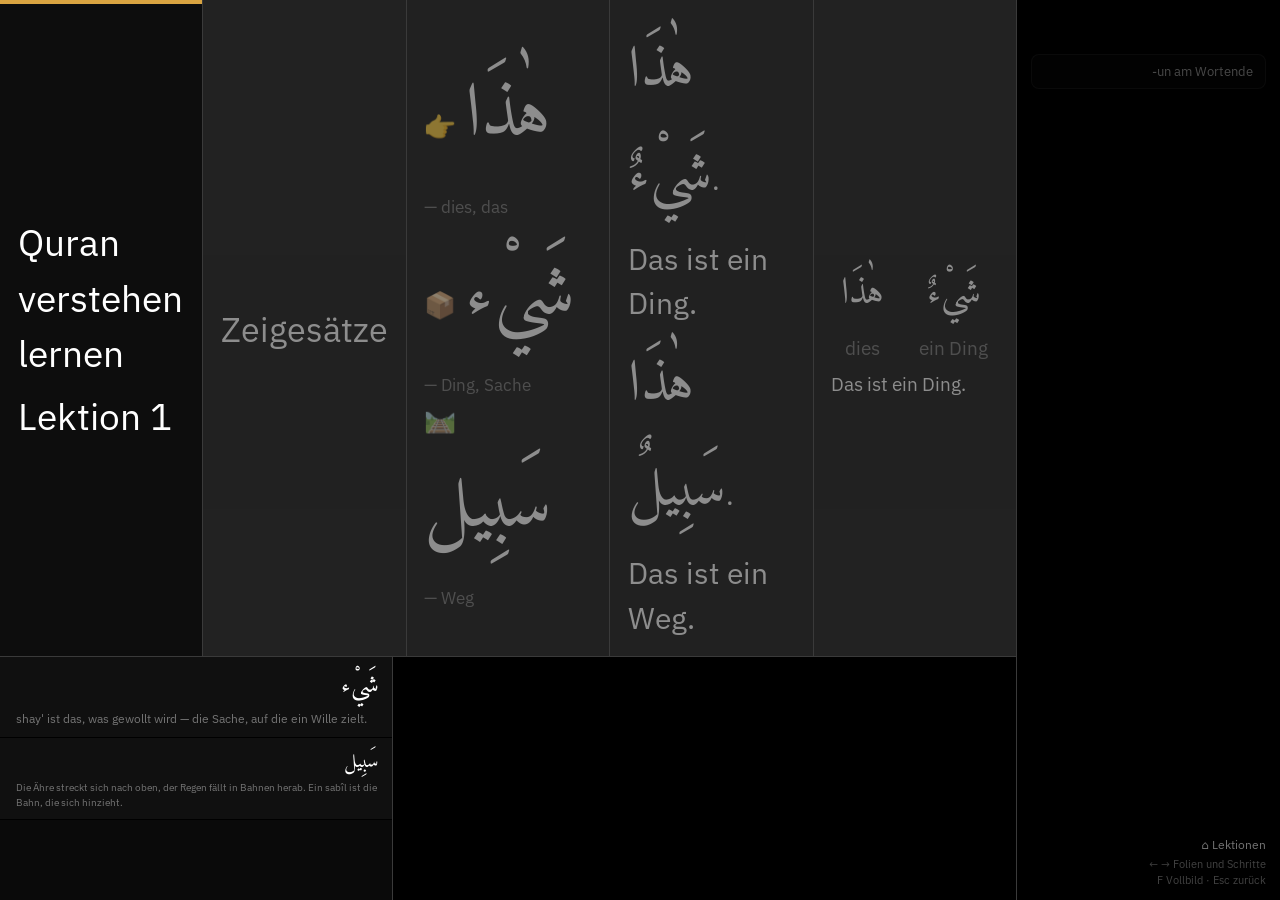
==== lektion.html @ 28182b2d "Oberfläche: Startseite, Folienbühne, Wurzelfolie, Knopfspalte Alle Inhalte kommen zur Laufzeit aus F" ====
<!DOCTYPE html>
<html lang="de">
<head>
<meta charset="utf-8">
<meta name="viewport" content="width=device-width,initial-scale=1">
<link rel="icon" href="data:image/svg+xml,<svg xmlns='http://www.w3.org/2000/svg' viewBox='0 0 32 32'><rect width='32' height='32' rx='6' fill='%23000'/><circle cx='16' cy='16' r='9' fill='none' stroke='%23d9a441' stroke-width='2'/><circle cx='16' cy='16' r='2.6' fill='%23d9a441'/></svg>">
<title>Quran verstehen lernen</title>
<link rel="preconnect" href="https://fonts.googleapis.com">
<link rel="preconnect" href="https://fonts.gstatic.com" crossorigin>
<link href="https://fonts.googleapis.com/css2?family=Amiri&family=IBM+Plex+Sans:wght@400;500;600&display=swap" rel="stylesheet">
<link rel="stylesheet" href="assets/style.css">
</head>
<body>
  <div id="buehne">
    <div id="folien"></div>
    <div id="unten">
      <div id="wurzeln"></div>
      <div id="erklaer"></div>
    </div>
    <div id="spalte"></div>
  </div>
  <div id="wurzelfolie"></div>
  <div id="gesperrt">Wurzelfolie offen — Navigation gesperrt (Esc oder Klick schließt)</div>
  <div id="fuss">
    <a id="heim" href="index.html">⌂ Lektionen</a>
    <div id="hinweis">← → Folien und Schritte<br>F Vollbild · Esc zurück</div>
  </div>
<script type="module" src="assets/app.js"></script>
</body>
</html>
---- assets/style.css ----
/* =====================================================================
   Quran verstehen lernen — Präsentation
   Farbgebung aus dem bisherigen Entwurf: schwarze Bühne, weiße Schrift,
   Gold als einziger Akzent. Ausgelegt auf 1920×1080.
   ===================================================================== */
@font-face{
  font-family:"Uthmanic";
  src:url("../uthmanic.woff2") format("woff2");
  font-weight:400;font-style:normal;font-display:swap;
}
:root{
  --schwarz:#000; --weiss:#fff; --gold:#d9a441; --gold-hell:#e8b755;
  --linie:#3a3a3a; --karte:#000; --karte-jetzt:#0d0d0d;
  --grau:#6b6b6b; --grau-hell:#9a9a9a;
  --dim:rgba(255,255,255,.42); --dimmer:rgba(255,255,255,.22);
  --rand:rgba(255,255,255,.12);
  --ar:"Uthmanic","Amiri Quran",Amiri,serif;
  --de:"IBM Plex Sans",system-ui,sans-serif;
}
*{box-sizing:border-box;margin:0;padding:0}
html,body{height:100%}
body{background:var(--schwarz);color:var(--weiss);font-family:var(--de);overflow:hidden}
.ar{font-family:var(--ar);direction:rtl;unicode-bidi:isolate;line-height:1.75}

/* ---------- Startseite ---------- */
body.start{overflow:auto;padding:clamp(2rem,5vw,4rem)}
.kopf{max-width:1400px;margin:0 auto 2.5rem}
.kopf .ober{font-size:.72rem;letter-spacing:.18em;text-transform:uppercase;color:var(--gold);margin-bottom:1rem}
.kopf h1{font-size:clamp(1.8rem,4vw,3rem);font-weight:500}
.kopf p{margin-top:1rem;color:var(--dim);max-width:60ch;line-height:1.6}
.liste{max-width:1400px;margin:0 auto;display:grid;grid-template-columns:repeat(auto-fill,minmax(310px,1fr));
  gap:1px;background:var(--rand);border:1px solid var(--rand)}
.lek{background:var(--schwarz);padding:1.3rem 1.4rem;display:flex;gap:1.1rem;align-items:baseline;
  text-decoration:none;color:inherit;transition:background .15s}
.lek:hover{background:#0d0d0d}
.lek:hover .nr{color:var(--gold)}
.lek .nr{font-size:1.7rem;font-weight:600;color:var(--dimmer);line-height:1;
  font-variant-numeric:tabular-nums;min-width:2.1ch;transition:color .15s}
.lek .ti{font-size:1.02rem;font-weight:500;line-height:1.35}
.lek .zu{font-size:.78rem;color:var(--dim);margin-top:.3rem}

/* ---------- Bühne ---------- */
#buehne{display:grid;grid-template-columns:1fr 264px;grid-template-rows:1fr 27vh;height:100vh}
#folien{grid-column:1;grid-row:1;display:grid;grid-template-columns:repeat(5,1fr);
  gap:1px;background:var(--linie);border-bottom:1px solid var(--linie);min-height:0}
#unten{grid-column:1;grid-row:2;display:grid;grid-template-columns:392px 1fr;gap:1px;
  background:var(--linie);min-height:0}
#unten.ohne-wurzeln{grid-template-columns:1fr}
#unten.ohne-wurzeln #wurzeln{display:none}
#spalte{grid-column:2;grid-row:1/3;border-left:1px solid var(--linie);
  display:flex;flex-direction:column;padding:1rem .9rem 4rem;gap:.45rem;overflow:hidden}

/* ---------- Folienkästchen ---------- */
.folie{background:var(--karte);color:var(--weiss);padding:1rem 1.1rem;overflow:hidden;
  display:flex;flex-direction:column;justify-content:center;
  border-top:4px solid transparent;opacity:.42;
  transition:opacity .15s,border-color .15s,background .15s;min-height:0}
.folie.jetzt{opacity:1;background:var(--karte-jetzt);border-top-color:var(--gold)}
.folie.leer{opacity:0;background:#060606}
.inhalt{flex:0 0 auto;display:flex;flex-direction:column;gap:.5rem;width:100%;min-width:0}
.folie .zl{line-height:1.5}
.folie .zl.de{font-size:1.05em}
.folie .ar{font-size:2.05em;line-height:1.8}
.folie .wz{display:flex;align-items:baseline;gap:.55rem;flex-wrap:wrap}
.folie .wz .mk{font-size:1.5em;line-height:1}
.folie .wz .ar{font-size:2.1em}
.folie .wz .bd{color:var(--dim);font-size:1em}
.folie .luecke{height:.7em}
.folie .nr{position:absolute}

/* Markierungen */
.m-wort{color:var(--gold)}
.m-zeichen{color:var(--gold);position:relative;text-shadow:0 0 .12em rgba(217,164,65,.9),0 0 .3em rgba(217,164,65,.55)}
.m-de{color:var(--gold)}

/* ---------- Wurzelkästchen ---------- */
#wurzeln{background:var(--schwarz);display:flex;flex-direction:column;gap:1px;min-height:0;overflow:hidden}
.wk{flex:1;background:#101010;border-left:3px solid transparent;padding:.55rem .8rem;cursor:pointer;
  display:flex;flex-direction:column;justify-content:center;overflow:hidden;
  font-size:.74rem;transition:background .15s,border-color .15s;min-height:0}
.wk:hover{background:#161616}
.wk.an{background:#1a1611;border-left-color:var(--gold)}
.wk .inhalt{gap:.25rem}
.wk .w{font-family:var(--ar);direction:rtl;font-size:2.05em;line-height:1.5;color:var(--weiss)}
.wk .t{font-size:1em;line-height:1.45;color:var(--dim)}
.wk.leer{cursor:default;background:#0a0a0a}

/* ---------- Erklärbox ---------- */
#erklaer{background:var(--karte);color:var(--weiss);padding:1.1rem 1.4rem;overflow:hidden;
  display:flex;flex-direction:column;justify-content:center;min-height:0}
#erklaer .inhalt{gap:.7rem}
#erklaer .txt{font-size:1.02rem;line-height:1.6}
#erklaer .txt .ar{font-size:1.3em}
#erklaer .notiz{border-left:3px solid var(--gold);background:rgba(217,164,65,.07);
  color:rgba(255,255,255,.72);padding:.55rem .8rem;font-size:.92rem;line-height:1.5;font-style:italic}
#erklaer .notiz b{font-style:normal;font-weight:600;color:var(--gold);letter-spacing:.02em}
#erklaer .knopftext{border-top:1px solid var(--rand);padding-top:.6rem;color:var(--dim);font-size:.95rem}

/* ---------- Knopfspalte ---------- */
#spalte .gruppe{display:flex;flex-direction:column;gap:.45rem}
#spalte .abstand{height:1.5rem}
.knopf{border:1px solid var(--rand);background:rgba(255,255,255,.03);color:var(--weiss);
  border-radius:.5rem;padding:.5rem .7rem;font-family:inherit;font-size:.82rem;line-height:1.3;
  cursor:pointer;text-align:right;transition:border-color .15s,background .15s,color .15s}
.knopf:hover:not(:disabled):not(.an){border-color:var(--gold);color:var(--gold)}
.knopf.an{background:var(--gold);border-color:var(--gold);color:#000;font-weight:600}
.knopf.an:hover{background:var(--gold-hell);color:#000}
.knopf:disabled{opacity:.28;cursor:default}
.knopf .w{font-family:var(--ar);direction:rtl;font-size:1.35rem;display:block;line-height:1.6}

/* ---------- Wurzelfolie ---------- */
#wurzelfolie{position:fixed;inset:0;background:rgba(0,0,0,.965);z-index:40;
  display:none;align-items:center;justify-content:center;padding:4vh 6vw}
#wurzelfolie.an{display:flex}
.wf{text-align:center;max-width:1200px;width:100%}
.wf .haupt{font-family:var(--ar);direction:rtl;font-size:clamp(3rem,7vw,5.5rem);line-height:1.6}
.wf .bed{color:var(--dim);font-size:clamp(1rem,1.8vw,1.4rem);margin-top:.6rem}
.wf .buchst{font-family:var(--ar);direction:rtl;color:var(--gold);font-size:clamp(1.6rem,3vw,2.4rem);
  letter-spacing:.35em;margin:1.6rem 0 2.2rem}
.wf .abl{display:flex;flex-direction:column;gap:1.3rem;align-items:center}
.wf .abl .zeile{display:grid;grid-template-columns:1fr auto 1fr;gap:1.8rem;align-items:baseline;width:100%;max-width:820px}
.wf .abl .a{font-family:var(--ar);direction:rtl;font-size:clamp(2rem,4vw,3.2rem);text-align:right}
.wf .abl .p{color:var(--gold);font-size:1.1rem}
.wf .abl .b{color:var(--dim);font-size:clamp(.95rem,1.6vw,1.25rem);text-align:left}
.wf .kern{margin-top:2.4rem;color:var(--dim);font-size:clamp(.95rem,1.6vw,1.2rem);line-height:1.6;max-width:70ch;margin-inline:auto}
.wf .schalter{margin-top:2rem}

/* ---------- Fußzeile: unten in der Knopfspalte, damit sie nichts verdeckt --- */
#fuss{position:fixed;right:0;bottom:0;width:264px;padding:0 .9rem .7rem;text-align:right;
  display:flex;flex-direction:column;align-items:flex-end;gap:.35rem}
#hinweis{font-size:.66rem;line-height:1.5;color:rgba(255,255,255,.26)}
#heim{font-size:.72rem;color:rgba(255,255,255,.45);text-decoration:none}
#heim:hover{color:var(--gold)}
#gesperrt{position:fixed;left:50%;transform:translateX(-50%);bottom:1.4rem;z-index:50;
  font-size:.75rem;color:var(--gold);display:none}
#gesperrt.an{display:block}

/* Spaltenzeilen aus der Datei: Wort über Bedeutung */
.folie .raster{display:inline-grid;gap:.35rem 2.2rem;justify-content:center;justify-items:center}
.folie .raster .sp{line-height:1.5}
.folie .raster .sp .ar,.folie .raster bdi.ar{font-size:2.05em}
.folie .raster .sp.de{font-size:1.05em;color:var(--dim)}
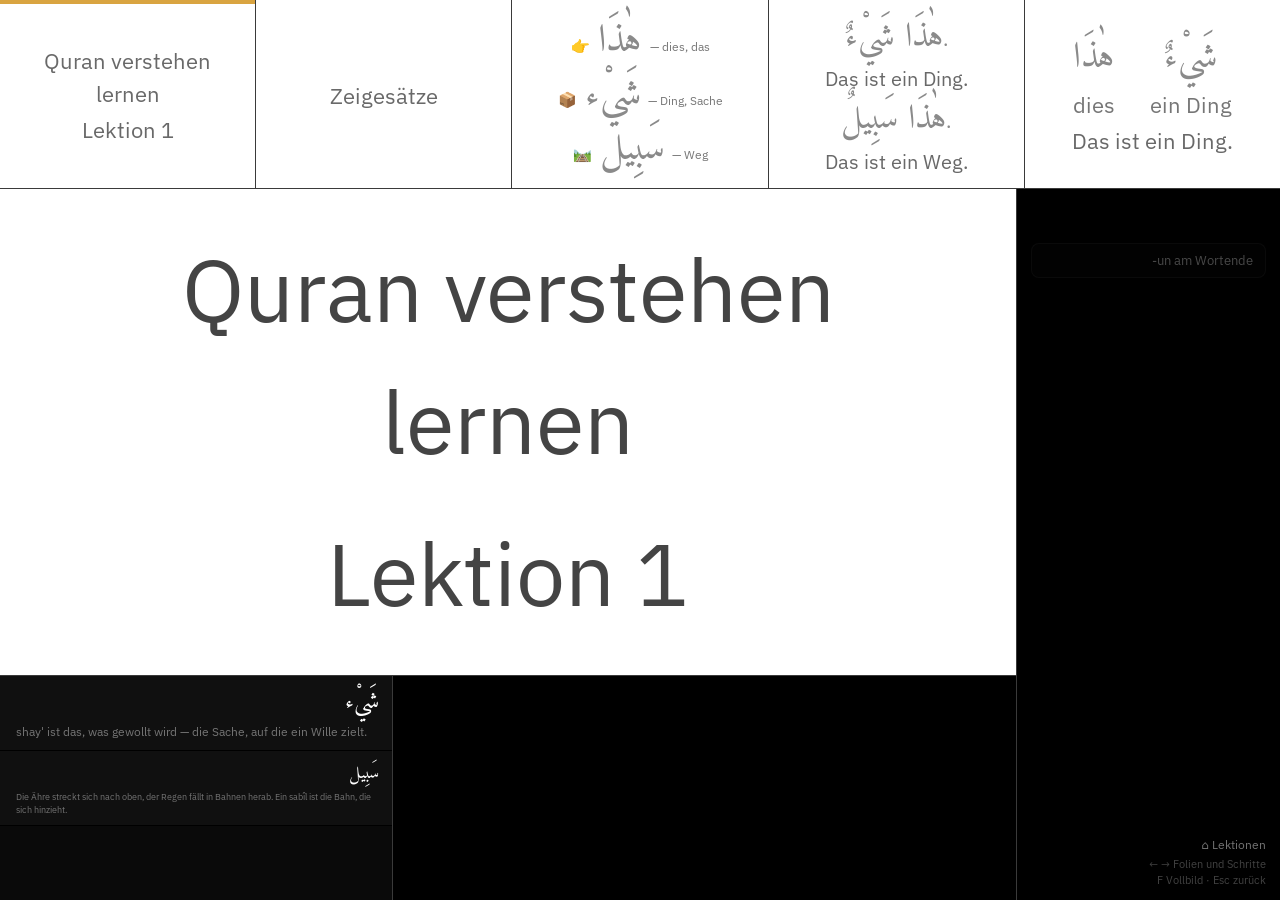
==== commit 66742b34: "Vorschaustreifen oben, die Folie selbst groß in der Mitte Die fünf Kästchen waren bisher die Präsent" ====
--- a/lektion.html
+++ b/lektion.html
@@ -12,7 +12,8 @@
 </head>
 <body>
   <div id="buehne">
-    <div id="folien"></div>
+    <div id="vorschau"></div>
+    <div id="folie"></div>
     <div id="unten">
       <div id="wurzeln"></div>
       <div id="erklaer"></div>
--- a/assets/style.css
+++ b/assets/style.css
@@ -11,6 +11,7 @@
 :root{
   --schwarz:#000; --weiss:#fff; --gold:#d9a441; --gold-hell:#e8b755;
   --linie:#3a3a3a; --karte:#000; --karte-jetzt:#0d0d0d;
+  --papier:#fff; --tinte:#111; --gold-tinte:#a9741a;   /* Gold, das auf Weiß trägt */
   --grau:#6b6b6b; --grau-hell:#9a9a9a;
   --dim:rgba(255,255,255,.42); --dimmer:rgba(255,255,255,.22);
   --rand:rgba(255,255,255,.12);
@@ -29,8 +30,9 @@
 .kopf h1{font-size:clamp(1.8rem,4vw,3rem);font-weight:500}
 .kopf p{margin-top:1rem;color:var(--dim);max-width:60ch;line-height:1.6}
 .liste{max-width:1400px;margin:0 auto;display:grid;grid-template-columns:repeat(auto-fill,minmax(310px,1fr));
-  gap:1px;background:var(--rand);border:1px solid var(--rand)}
+  border-top:1px solid var(--rand);border-left:1px solid var(--rand)}
 .lek{background:var(--schwarz);padding:1.3rem 1.4rem;display:flex;gap:1.1rem;align-items:baseline;
+  border-right:1px solid var(--rand);border-bottom:1px solid var(--rand);
   text-decoration:none;color:inherit;transition:background .15s}
 .lek:hover{background:#0d0d0d}
 .lek:hover .nr{color:var(--gold)}
@@ -39,39 +41,78 @@
 .lek .ti{font-size:1.02rem;font-weight:500;line-height:1.35}
 .lek .zu{font-size:.78rem;color:var(--dim);margin-top:.3rem}
 
-/* ---------- Bühne ---------- */
-#buehne{display:grid;grid-template-columns:1fr 264px;grid-template-rows:1fr 27vh;height:100vh}
-#folien{grid-column:1;grid-row:1;display:grid;grid-template-columns:repeat(5,1fr);
+/* ---------- Bühne ----------
+   oben der Vorschaustreifen über die ganze Breite, in der Mitte die Folie
+   mit allem Platz, unten Wurzeln und Erklärung, rechts die Knöpfe. */
+#buehne{display:grid;grid-template-columns:1fr 264px;grid-template-rows:21vh 1fr 25vh;height:100vh}
+#vorschau{grid-column:1/-1;grid-row:1;display:grid;grid-template-columns:repeat(5,1fr);
   gap:1px;background:var(--linie);border-bottom:1px solid var(--linie);min-height:0}
-#unten{grid-column:1;grid-row:2;display:grid;grid-template-columns:392px 1fr;gap:1px;
-  background:var(--linie);min-height:0}
+#folie{grid-column:1;grid-row:2;background:var(--papier);color:var(--tinte);
+  display:flex;flex-direction:column;justify-content:center;align-items:center;
+  padding:2.2rem 3rem;overflow:hidden;min-height:0}
+#unten{grid-column:1;grid-row:3;display:grid;grid-template-columns:392px 1fr;gap:1px;
+  background:var(--linie);border-top:1px solid var(--linie);min-height:0}
 #unten.ohne-wurzeln{grid-template-columns:1fr}
 #unten.ohne-wurzeln #wurzeln{display:none}
-#spalte{grid-column:2;grid-row:1/3;border-left:1px solid var(--linie);
+#spalte{grid-column:2;grid-row:2/4;border-left:1px solid var(--linie);
   display:flex;flex-direction:column;padding:1rem .9rem 4rem;gap:.45rem;overflow:hidden}
 
-/* ---------- Folienkästchen ---------- */
-.folie{background:var(--karte);color:var(--weiss);padding:1rem 1.1rem;overflow:hidden;
+/* ---------- Vorschaukästchen ---------- */
+/* Alle fünf bleiben schwarz auf weiß — die aktuelle Folie steht in vollem
+   Schwarz mit Goldbalken, die Nachbarn nur etwas blasser. */
+.vk{background:var(--papier);color:#8a8a8a;padding:.7rem .85rem;overflow:hidden;
   display:flex;flex-direction:column;justify-content:center;
-  border-top:4px solid transparent;opacity:.42;
-  transition:opacity .15s,border-color .15s,background .15s;min-height:0}
-.folie.jetzt{opacity:1;background:var(--karte-jetzt);border-top-color:var(--gold)}
-.folie.leer{opacity:0;background:#060606}
-.inhalt{flex:0 0 auto;display:flex;flex-direction:column;gap:.5rem;width:100%;min-width:0}
-.folie .zl{line-height:1.5}
-.folie .zl.de{font-size:1.05em}
-.folie .ar{font-size:2.05em;line-height:1.8}
-.folie .wz{display:flex;align-items:baseline;gap:.55rem;flex-wrap:wrap}
-.folie .wz .mk{font-size:1.5em;line-height:1}
-.folie .wz .ar{font-size:2.1em}
-.folie .wz .bd{color:var(--dim);font-size:1em}
-.folie .luecke{height:.7em}
-.folie .nr{position:absolute}
+  border-top:4px solid transparent;cursor:pointer;
+  transition:color .15s,border-color .15s;min-height:0}
+.vk.jetzt{color:var(--tinte);border-top-color:var(--gold)}
+.vk.leer{background:#141414;cursor:default}
+.vk .zl.de,.vk .wz .bd,.vk .raster .sp.de{color:inherit;opacity:.8}
 
-/* Markierungen */
-.m-wort{color:var(--gold)}
-.m-zeichen{color:var(--gold);position:relative;text-shadow:0 0 .12em rgba(217,164,65,.9),0 0 .3em rgba(217,164,65,.55)}
-.m-de{color:var(--gold)}
+.inhalt{flex:0 0 auto;display:flex;flex-direction:column;gap:.15em;width:100%;min-width:0}
+#folie .inhalt{gap:.25em;align-items:center;text-align:center}
+
+/* ---------- Zeilensatz: gilt für die Folie wie für ihre Vorschau ----------
+   Der Zeilenabstand entscheidet hier über die Schriftgröße: die Einpassung
+   füllt das Kästchen, also wird die Schrift um so größer, je enger die Zeilen
+   stehen dürfen. Die Uthmanic bringt von Haus aus fast das Vierfache ihrer
+   Schriftgröße an Zeilenhöhe mit — Platz für Quranzeichen, die in diesem Kurs
+   nicht vorkommen. Gemessen über den ganzen Kurs reichen die Glyphen 1,15
+   Schriftgrößen über und 0,53 unter die Grundlinie, zusammen 1,67. Bei 1,35
+   wird die Zeile rund das Zweieinhalbfache hoch: reichlich Abstand, und die
+   Schrift darf halb so groß wieder werden.
+   Wichtig außerdem: die Wortzeile darf keine Flexzeile sein — dann würde das
+   <bdi> zum Block und wüchse auf die volle Schriftmetrik. */
+.vk .zl,#folie .zl,.vk .raster .sp,#folie .raster .sp{line-height:1.5;text-align:center}
+.vk .ar,#folie .ar{line-height:1.35}
+.vk .zl.de,#folie .zl.de{font-size:1.05em;color:#444}
+.vk .raster .sp.de,#folie .raster .sp.de{font-size:1.05em;color:#555}
+.vk .luecke,#folie .luecke{height:.7em}
+/* Noch nicht aufgedeckt: unsichtbar, aber der Platz bleibt stehen. */
+.verdeckt{visibility:hidden}
+
+/* Wortzeile „Emoji  Wort  —  Bedeutung" als gewöhnliche Textzeile */
+.vk .wz,#folie .wz{display:block}
+.vk .wz > *,#folie .wz > *{margin-inline:.22em}
+.vk .wz .bd,#folie .wz .bd{color:#555;font-size:1em}
+
+#folie .ar{font-size:2.05em}
+#folie .wz .ar{font-size:2.1em}
+#folie .wz .mk{font-size:1.5em}
+
+/* Vorschau: etwas kleinere Schrift, damit mehr ins Kästchen paßt */
+.vk .ar{font-size:1.75em}
+.vk .wz .ar{font-size:1.8em}
+.vk .wz .mk{font-size:1.25em}
+
+/* Markierungen: auf weißem Grund das dunklere Gold, sonst trägt es nicht */
+.m-wort{color:var(--gold-tinte)}
+.m-de{color:var(--gold-tinte)}
+/* Ein einzelnes Vokalzeichen wird nicht größer — das risse es von seinem
+   Trägerbuchstaben los. Es bekommt einen Hof, der es kräftiger macht. */
+.m-zeichen{color:var(--gold-tinte);
+  text-shadow:0 0 .07em rgba(169,116,26,.95),0 0 .16em rgba(169,116,26,.6)}
+/* Wurzelbuchstaben stehen auf schwarzem Grund — dort trägt das helle Gold. */
+.m-wurzel{color:var(--gold)}
 
 /* ---------- Wurzelkästchen ---------- */
 #wurzeln{background:var(--schwarz);display:flex;flex-direction:column;gap:1px;min-height:0;overflow:hidden}
@@ -136,7 +177,6 @@
 #gesperrt.an{display:block}
 
 /* Spaltenzeilen aus der Datei: Wort über Bedeutung */
-.folie .raster{display:inline-grid;gap:.35rem 2.2rem;justify-content:center;justify-items:center}
-.folie .raster .sp{line-height:1.5}
-.folie .raster .sp .ar,.folie .raster bdi.ar{font-size:2.05em}
-.folie .raster .sp.de{font-size:1.05em;color:var(--dim)}
+.vk .raster,#folie .raster{display:inline-grid;gap:.35rem 2.2rem;justify-content:center;justify-items:center}
+.vk .raster .sp,#folie .raster .sp{line-height:1.5}
+.vk .raster .sp.de,#folie .raster .sp.de{font-size:1.05em;color:#555}
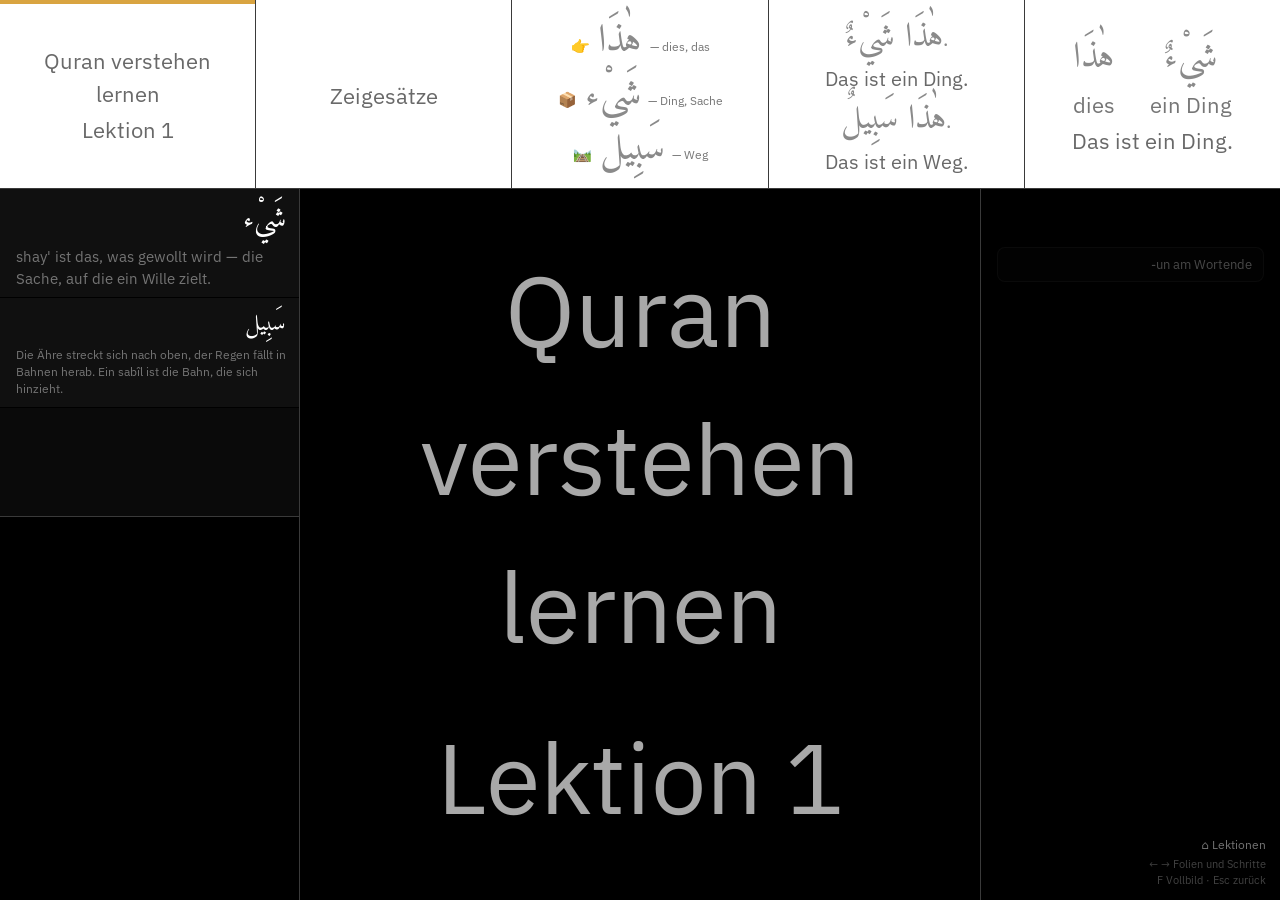
==== commit 7c8bc54e: "Präsentation in die Mitte, weiß auf schwarz, zwei gleiche Seitenspalten - Unter dem Vorschaustreifen" ====
--- a/lektion.html
+++ b/lektion.html
@@ -13,11 +13,11 @@
 <body>
   <div id="buehne">
     <div id="vorschau"></div>
-    <div id="folie"></div>
-    <div id="unten">
+    <div id="links">
       <div id="wurzeln"></div>
       <div id="erklaer"></div>
     </div>
+    <div id="folie"></div>
     <div id="spalte"></div>
   </div>
   <div id="wurzelfolie"></div>
--- a/assets/style.css
+++ b/assets/style.css
@@ -15,6 +15,7 @@
   --grau:#6b6b6b; --grau-hell:#9a9a9a;
   --dim:rgba(255,255,255,.42); --dimmer:rgba(255,255,255,.22);
   --rand:rgba(255,255,255,.12);
+  --seite:300px;            /* Breite der beiden Seitenspalten */
   --ar:"Uthmanic","Amiri Quran",Amiri,serif;
   --de:"IBM Plex Sans",system-ui,sans-serif;
 }
@@ -42,20 +43,25 @@
 .lek .zu{font-size:.78rem;color:var(--dim);margin-top:.3rem}
 
 /* ---------- Bühne ----------
-   oben der Vorschaustreifen über die ganze Breite, in der Mitte die Folie
-   mit allem Platz, unten Wurzeln und Erklärung, rechts die Knöpfe. */
-#buehne{display:grid;grid-template-columns:1fr 264px;grid-template-rows:21vh 1fr 25vh;height:100vh}
+   Oben der Vorschaustreifen über die ganze Breite. Darunter drei Spalten,
+   die bis zum unteren Rand reichen: links die Wurzelkästchen und die
+   Erklärbox, rechts die Knöpfe, beide gleich breit — dazwischen, genau in
+   der Mitte, die Präsentation. */
+#buehne{display:grid;grid-template-columns:var(--seite) 1fr var(--seite);
+  grid-template-rows:21vh 1fr;height:100vh}
 #vorschau{grid-column:1/-1;grid-row:1;display:grid;grid-template-columns:repeat(5,1fr);
   gap:1px;background:var(--linie);border-bottom:1px solid var(--linie);min-height:0}
-#folie{grid-column:1;grid-row:2;background:var(--papier);color:var(--tinte);
+
+#links{grid-column:1;grid-row:2;display:flex;flex-direction:column;gap:1px;
+  background:var(--linie);border-right:1px solid var(--linie);min-height:0}
+#links.ohne-wurzeln #wurzeln{display:none}
+
+#folie{grid-column:2;grid-row:2;background:var(--karte);color:var(--weiss);
   display:flex;flex-direction:column;justify-content:center;align-items:center;
-  padding:2.2rem 3rem;overflow:hidden;min-height:0}
-#unten{grid-column:1;grid-row:3;display:grid;grid-template-columns:392px 1fr;gap:1px;
-  background:var(--linie);border-top:1px solid var(--linie);min-height:0}
-#unten.ohne-wurzeln{grid-template-columns:1fr}
-#unten.ohne-wurzeln #wurzeln{display:none}
-#spalte{grid-column:2;grid-row:2/4;border-left:1px solid var(--linie);
-  display:flex;flex-direction:column;padding:1rem .9rem 4rem;gap:.45rem;overflow:hidden}
+  padding:3rem;overflow:hidden;min-height:0}
+
+#spalte{grid-column:3;grid-row:2;border-left:1px solid var(--linie);
+  display:flex;flex-direction:column;padding:1.2rem 1rem 4rem;gap:.45rem;overflow:hidden}
 
 /* ---------- Vorschaukästchen ---------- */
 /* Alle fünf bleiben schwarz auf weiß — die aktuelle Folie steht in vollem
@@ -84,8 +90,10 @@
    <bdi> zum Block und wüchse auf die volle Schriftmetrik. */
 .vk .zl,#folie .zl,.vk .raster .sp,#folie .raster .sp{line-height:1.5;text-align:center}
 .vk .ar,#folie .ar{line-height:1.35}
-.vk .zl.de,#folie .zl.de{font-size:1.05em;color:#444}
-.vk .raster .sp.de,#folie .raster .sp.de{font-size:1.05em;color:#555}
+.vk .zl.de,#folie .zl.de{font-size:1.05em}
+.vk .raster .sp.de,#folie .raster .sp.de{font-size:1.05em}
+.vk .zl.de,.vk .raster .sp.de{color:#444}
+#folie .zl.de,#folie .raster .sp.de,#folie .wz .bd{color:rgba(255,255,255,.66)}
 .vk .luecke,#folie .luecke{height:.7em}
 /* Noch nicht aufgedeckt: unsichtbar, aber der Platz bleibt stehen. */
 .verdeckt{visibility:hidden}
@@ -93,7 +101,8 @@
 /* Wortzeile „Emoji  Wort  —  Bedeutung" als gewöhnliche Textzeile */
 .vk .wz,#folie .wz{display:block}
 .vk .wz > *,#folie .wz > *{margin-inline:.22em}
-.vk .wz .bd,#folie .wz .bd{color:#555;font-size:1em}
+.vk .wz .bd,#folie .wz .bd{font-size:1em}
+.vk .wz .bd{color:#555}
 
 #folie .ar{font-size:2.05em}
 #folie .wz .ar{font-size:2.1em}
@@ -104,18 +113,16 @@
 .vk .wz .ar{font-size:1.8em}
 .vk .wz .mk{font-size:1.25em}
 
-/* Markierungen: auf weißem Grund das dunklere Gold, sonst trägt es nicht */
-.m-wort{color:var(--gold-tinte)}
-.m-de{color:var(--gold-tinte)}
+/* Markierungen stehen auf schwarzem Grund — dort trägt das helle Gold.
+   In der Vorschau wird nichts markiert, die braucht keine eigene Farbe. */
+.m-wort,.m-de,.m-wurzel{color:var(--gold)}
 /* Ein einzelnes Vokalzeichen wird nicht größer — das risse es von seinem
    Trägerbuchstaben los. Es bekommt einen Hof, der es kräftiger macht. */
-.m-zeichen{color:var(--gold-tinte);
-  text-shadow:0 0 .07em rgba(169,116,26,.95),0 0 .16em rgba(169,116,26,.6)}
-/* Wurzelbuchstaben stehen auf schwarzem Grund — dort trägt das helle Gold. */
-.m-wurzel{color:var(--gold)}
+.m-zeichen{color:var(--gold);
+  text-shadow:0 0 .1em rgba(217,164,65,.9),0 0 .28em rgba(217,164,65,.55)}
 
 /* ---------- Wurzelkästchen ---------- */
-#wurzeln{background:var(--schwarz);display:flex;flex-direction:column;gap:1px;min-height:0;overflow:hidden}
+#wurzeln{flex:0 0 46%;background:var(--schwarz);display:flex;flex-direction:column;gap:1px;min-height:0;overflow:hidden}
 .wk{flex:1;background:#101010;border-left:3px solid transparent;padding:.55rem .8rem;cursor:pointer;
   display:flex;flex-direction:column;justify-content:center;overflow:hidden;
   font-size:.74rem;transition:background .15s,border-color .15s;min-height:0}
@@ -127,7 +134,7 @@
 .wk.leer{cursor:default;background:#0a0a0a}
 
 /* ---------- Erklärbox ---------- */
-#erklaer{background:var(--karte);color:var(--weiss);padding:1.1rem 1.4rem;overflow:hidden;
+#erklaer{flex:1;background:var(--karte);color:var(--weiss);padding:1.1rem 1.2rem;overflow:hidden;
   display:flex;flex-direction:column;justify-content:center;min-height:0}
 #erklaer .inhalt{gap:.7rem}
 #erklaer .txt{font-size:1.02rem;line-height:1.6}
@@ -136,6 +143,8 @@
   color:rgba(255,255,255,.72);padding:.55rem .8rem;font-size:.92rem;line-height:1.5;font-style:italic}
 #erklaer .notiz b{font-style:normal;font-weight:600;color:var(--gold);letter-spacing:.02em}
 #erklaer .knopftext{border-top:1px solid var(--rand);padding-top:.6rem;color:var(--dim);font-size:.95rem}
+/* Steht kein Folientext darüber, braucht der erste Knopftext keine Trennlinie. */
+#erklaer .inhalt > .knopftext:first-child{border-top:0;padding-top:0}
 
 /* ---------- Knopfspalte ---------- */
 #spalte .gruppe{display:flex;flex-direction:column;gap:.45rem}
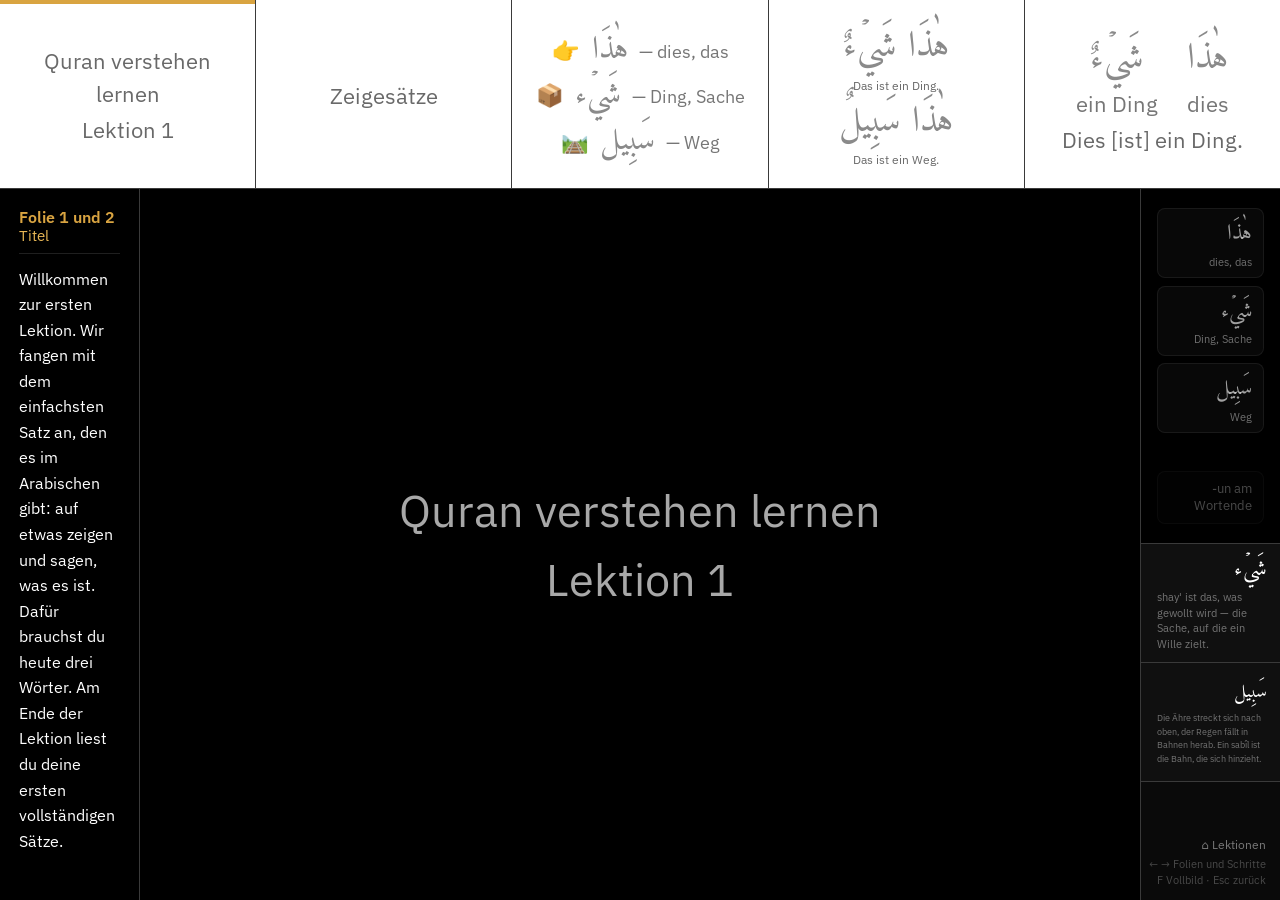
==== commit ccec9e25: "Sprechskript links, Wurzelkaesten rechts Ihre Foliendatei uebernommen: 12 neue Folien, sonst keine Z" ====
--- a/lektion.html
+++ b/lektion.html
@@ -13,12 +13,12 @@
 <body>
   <div id="buehne">
     <div id="vorschau"></div>
-    <div id="links">
+    <div id="skript"></div>
+    <div id="folie"></div>
+    <div id="spalte">
+      <div id="knoepfe"></div>
       <div id="wurzeln"></div>
-      <div id="erklaer"></div>
     </div>
-    <div id="folie"></div>
-    <div id="spalte"></div>
   </div>
   <div id="wurzelfolie"></div>
   <div id="gesperrt">Wurzelfolie offen — Navigation gesperrt (Esc oder Klick schließt)</div>
--- a/assets/style.css
+++ b/assets/style.css
@@ -15,7 +15,20 @@
   --grau:#6b6b6b; --grau-hell:#9a9a9a;
   --dim:rgba(255,255,255,.42); --dimmer:rgba(255,255,255,.22);
   --rand:rgba(255,255,255,.12);
-  --seite:300px;            /* Breite der beiden Seitenspalten */
+  /* Breite der beiden Seitenspalten — sie ergibt sich aus der Folie. Die soll
+     16:9 stehen, damit man sie einzeln aufnehmen und auf einem Handy
+     formatfüllend abspielen kann. Die Folie ist 100vh − 21vh = 79vh hoch,
+     16:9 davon sind 79 × 16/9 = 140.444vh breit; was daneben bleibt, teilen
+     sich die beiden Spalten. Das max() hält die Spalten auf schmalen Fenstern
+     benutzbar; dort stimmt das Verhältnis dann nicht mehr genau. */
+  --seite:max(140px, calc((100vw - 140.444vh) / 2));
+  /* Satzbreite der Folie, in Höhe gerechnet wie alles andere hier. Sie ist
+     das Maß, das der Rahmen früher selbst vorgab: 1320px Folie minus 2×3rem
+     Innenrand bei 1080px Höhe. Die Breite des Rahmens wirkt nur über den
+     Zeilenumbruch auf die Schriftgröße — bleibt die Satzbreite, wie sie war,
+     bleibt jede Größe im Kurs, wie sie war, und der Rahmen darf trotzdem
+     breiter werden. */
+  --satz:113.333vh;
   --ar:"Uthmanic","Amiri Quran",Amiri,serif;
   --de:"IBM Plex Sans",system-ui,sans-serif;
 }
@@ -52,16 +65,23 @@
 #vorschau{grid-column:1/-1;grid-row:1;display:grid;grid-template-columns:repeat(5,1fr);
   gap:1px;background:var(--linie);border-bottom:1px solid var(--linie);min-height:0}
 
-#links{grid-column:1;grid-row:2;display:flex;flex-direction:column;gap:1px;
-  background:var(--linie);border-right:1px solid var(--linie);min-height:0}
-#links.ohne-wurzeln #wurzeln{display:none}
+/* Links das Sprechskript über die volle Höhe — es ist der Text, der zu dieser
+   Folie gesprochen wird, und hat den meisten Platz von allen Nebenspalten. */
+#skript{grid-column:1;grid-row:2;background:var(--karte);color:var(--weiss);
+  border-right:1px solid var(--linie);padding:1.1rem 1.2rem;overflow:hidden;
+  display:flex;flex-direction:column;justify-content:flex-start;min-height:0}
 
 #folie{grid-column:2;grid-row:2;background:var(--karte);color:var(--weiss);
   display:flex;flex-direction:column;justify-content:center;align-items:center;
   padding:3rem;overflow:hidden;min-height:0}
 
+/* Rechts die Bedienung und darunter die Wurzelkästen. Die standen früher
+   links; dort braucht jetzt das Skript die ganze Höhe. */
 #spalte{grid-column:3;grid-row:2;border-left:1px solid var(--linie);
-  display:flex;flex-direction:column;padding:1.2rem 1rem 4rem;gap:.45rem;overflow:hidden}
+  display:flex;flex-direction:column;min-height:0;overflow:hidden}
+#knoepfe{flex:0 0 auto;display:flex;flex-direction:column;
+  padding:1.2rem 1rem 1.2rem;gap:.45rem;overflow:hidden}
+#spalte.ohne-wurzeln #wurzeln{display:none}
 
 /* ---------- Vorschaukästchen ---------- */
 /* Alle fünf bleiben schwarz auf weiß — die aktuelle Folie steht in vollem
@@ -75,7 +95,24 @@
 .vk .zl.de,.vk .wz .bd,.vk .raster .sp.de{color:inherit;opacity:.8}
 
 .inhalt{flex:0 0 auto;display:flex;flex-direction:column;gap:.15em;width:100%;min-width:0}
-#folie .inhalt{gap:.25em;align-items:center;text-align:center}
+#folie .inhalt{gap:0;align-items:center;text-align:center;max-width:var(--satz)}
+/* Die Übersetzung rückt dicht an ihren arabischen Satz, das nächste Satzpaar
+   bekommt mehr Luft — so ist zu sehen, was zusammengehört. */
+/* Wieviel Luft zwischen zwei Satzpaaren steht, hängt davon ab, wie voll die
+   Folie ist: bei vier Sätzen reicht wenig, bei zweien darf es mehr sein.
+   --luft setzt zeichneFolie. */
+#folie .inhalt > *{margin-top:var(--luft,1.1em)}
+/* Die Übersetzung hängt an ihrem Satz. Der Abstand dazwischen sitzt als
+   margin-bottom an der arabischen Zeile, nicht als margin-top an der
+   deutschen: er muß sich nach der arabischen Schrift richten, deren
+   Unterlängen — das ي von لِلنَّبِيِّ etwa — unter die Zeile reichen. */
+#folie .inhalt > .zl:not(.de),#folie .inhalt > .raster{margin-bottom:.5em}
+#folie .inhalt > .zl.de:not(.schrittanfang){margin-top:0}
+/* Eine Überschrift gehört zu dem, was unter ihr steht: dicht darüber, und
+   die große Luft bleibt oberhalb der Überschrift — sonst schwebt sie
+   zwischen zwei Gruppen und man weiß nicht, zu welcher sie zählt. */
+#folie .inhalt > .zl.de.schrittanfang + .zl:not(.de){margin-top:.3em}
+#folie .inhalt > :first-child{margin-top:0}
 
 /* ---------- Zeilensatz: gilt für die Folie wie für ihre Vorschau ----------
    Der Zeilenabstand entscheidet hier über die Schriftgröße: die Einpassung
@@ -91,6 +128,13 @@
 .vk .zl,#folie .zl,.vk .raster .sp,#folie .raster .sp{line-height:1.5;text-align:center}
 .vk .ar,#folie .ar{line-height:1.35}
 .vk .zl.de,#folie .zl.de{font-size:1.05em}
+/* Steht die Übersetzung direkt unter ihrem arabischen Satz, genügt sie
+   klein — sie ist Lesehilfe, nicht Gegenstand. Steht Deutsch dagegen neben
+   dem Arabischen (Vokabelzeile, Spaltenblock), bleibt es, wie es war.
+   Nicht betroffen ist die deutsche Zeile, die einen Schritt eröffnet: die
+   steht als Überschrift über dem Arabischen und bleibt groß. */
+.vk .zl:not(.de) + .zl.de:not(.schrittanfang),#folie .zl:not(.de) + .zl.de:not(.schrittanfang),
+.vk .raster + .zl.de:not(.schrittanfang),#folie .raster + .zl.de:not(.schrittanfang){font-size:.6em}
 .vk .raster .sp.de,#folie .raster .sp.de{font-size:1.05em}
 .vk .zl.de,.vk .raster .sp.de{color:#444}
 #folie .zl.de,#folie .raster .sp.de,#folie .wz .bd{color:rgba(255,255,255,.66)}
@@ -122,7 +166,8 @@
   text-shadow:0 0 .1em rgba(217,164,65,.9),0 0 .28em rgba(217,164,65,.55)}
 
 /* ---------- Wurzelkästchen ---------- */
-#wurzeln{flex:0 0 46%;background:var(--schwarz);display:flex;flex-direction:column;gap:1px;min-height:0;overflow:hidden}
+#wurzeln{flex:1 1 auto;background:var(--linie);display:flex;flex-direction:column;gap:1px;
+  min-height:0;overflow:hidden;border-top:1px solid var(--linie)}
 .wk{flex:1;background:#101010;border-left:3px solid transparent;padding:.55rem .8rem;cursor:pointer;
   display:flex;flex-direction:column;justify-content:center;overflow:hidden;
   font-size:.74rem;transition:background .15s,border-color .15s;min-height:0}
@@ -134,21 +179,38 @@
 .wk.leer{cursor:default;background:#0a0a0a}
 
 /* ---------- Erklärbox ---------- */
-#erklaer{flex:1;background:var(--karte);color:var(--weiss);padding:1.1rem 1.2rem;overflow:hidden;
-  display:flex;flex-direction:column;justify-content:center;min-height:0}
-#erklaer .inhalt{gap:.7rem}
-#erklaer .txt{font-size:1.02rem;line-height:1.6}
-#erklaer .txt .ar{font-size:1.3em}
-#erklaer .notiz{border-left:3px solid var(--gold);background:rgba(217,164,65,.07);
-  color:rgba(255,255,255,.72);padding:.55rem .8rem;font-size:.92rem;line-height:1.5;font-style:italic}
-#erklaer .notiz b{font-style:normal;font-weight:600;color:var(--gold);letter-spacing:.02em}
-#erklaer .knopftext{border-top:1px solid var(--rand);padding-top:.6rem;color:var(--dim);font-size:.95rem}
-/* Steht kein Folientext darüber, braucht der erste Knopftext keine Trennlinie. */
-#erklaer .inhalt > .knopftext:first-child{border-top:0;padding-top:0}
+/* Alles im Kasten rechnet in em, nicht in rem: einpassen setzt die
+   Schriftgröße des Kastens, und nur so gehen seine Kinder mit. */
+#skript .inhalt{gap:.8em}
+#skript .marke{color:var(--gold);line-height:1.25;font-weight:600;
+  border-bottom:1px solid var(--rand);padding-bottom:.45em}
+#skript .marke .nr{display:block}
+#skript .marke .was{display:block;font-weight:400;color:var(--gold-hell);font-size:.92em}
+#skript .satz{font-size:1.02em;line-height:1.55;color:var(--weiss)}
+#skript .satz .ar{font-size:1.45em}
+#skript .satz.nurar{text-align:center;padding:.15em 0}
+#skript .txt{font-size:1.02em;line-height:1.6;color:var(--weiss)}
+/* Die Erklärungen der Regeln stehen unter der Folienerklärung — aber nur,
+   solange kein Skript für die Lektion da ist. */
+#skript .knopftext{border-top:1px solid var(--rand);padding-top:.6em;
+  color:var(--dim);font-size:.95em;line-height:1.5}
+#skript .knopftext.an{color:var(--weiss)}
 
 /* ---------- Knopfspalte ---------- */
-#spalte .gruppe{display:flex;flex-direction:column;gap:.45rem}
-#spalte .abstand{height:1.5rem}
+#knoepfe .gruppe{display:flex;flex-direction:column;gap:.45rem}
+#knoepfe .abstand{height:1.5rem}
+/* Wortknopf: das arabische Wort, darunter seine Bedeutung. Auch ein nicht
+   anklickbarer bleibt lesbar — er ist hier Nachschlagewerk, nicht nur
+   Schalter. */
+#knoepfe .knopf.wort{display:flex;flex-direction:column;align-items:flex-end;gap:.15rem}
+#knoepfe .knopf.wort .bd{font-size:.86em;line-height:1.35;color:var(--dim);text-align:right}
+/* Ein Wort, das auf dieser Zeile nichts zu markieren hat, bleibt trotzdem
+   lesbar: es steht hier zum Nachschlagen, nicht nur als Schalter. Statt das
+   ganze Kästchen auf 28 % zu verblassen wie die Regelknöpfe, nimmt es nur
+   etwas Farbe zurück. */
+#knoepfe .knopf.wort:disabled{opacity:1;border-color:rgba(255,255,255,.07);
+  color:rgba(255,255,255,.62)}
+#knoepfe .knopf.wort:disabled .bd{color:rgba(255,255,255,.42)}
 .knopf{border:1px solid var(--rand);background:rgba(255,255,255,.03);color:var(--weiss);
   border-radius:.5rem;padding:.5rem .7rem;font-family:inherit;font-size:.82rem;line-height:1.3;
   cursor:pointer;text-align:right;transition:border-color .15s,background .15s,color .15s}
@@ -186,6 +248,10 @@
 #gesperrt.an{display:block}
 
 /* Spaltenzeilen aus der Datei: Wort über Bedeutung */
-.vk .raster,#folie .raster{display:inline-grid;gap:.35rem 2.2rem;justify-content:center;justify-items:center}
+/* Spaltenabstand in em, damit er mit der Folienschrift mitwächst */
+.vk .raster,#folie .raster{display:inline-grid;gap:.2em 1.4em;justify-content:center;justify-items:center}
+/* arabischer Spaltenblock: erste Spalte rechts, deutscher Text darin bleibt links-rechts */
+.raster.rtl{direction:rtl}
+.raster.rtl .sp.de{direction:ltr}
 .vk .raster .sp,#folie .raster .sp{line-height:1.5}
 .vk .raster .sp.de,#folie .raster .sp.de{font-size:1.05em;color:#555}
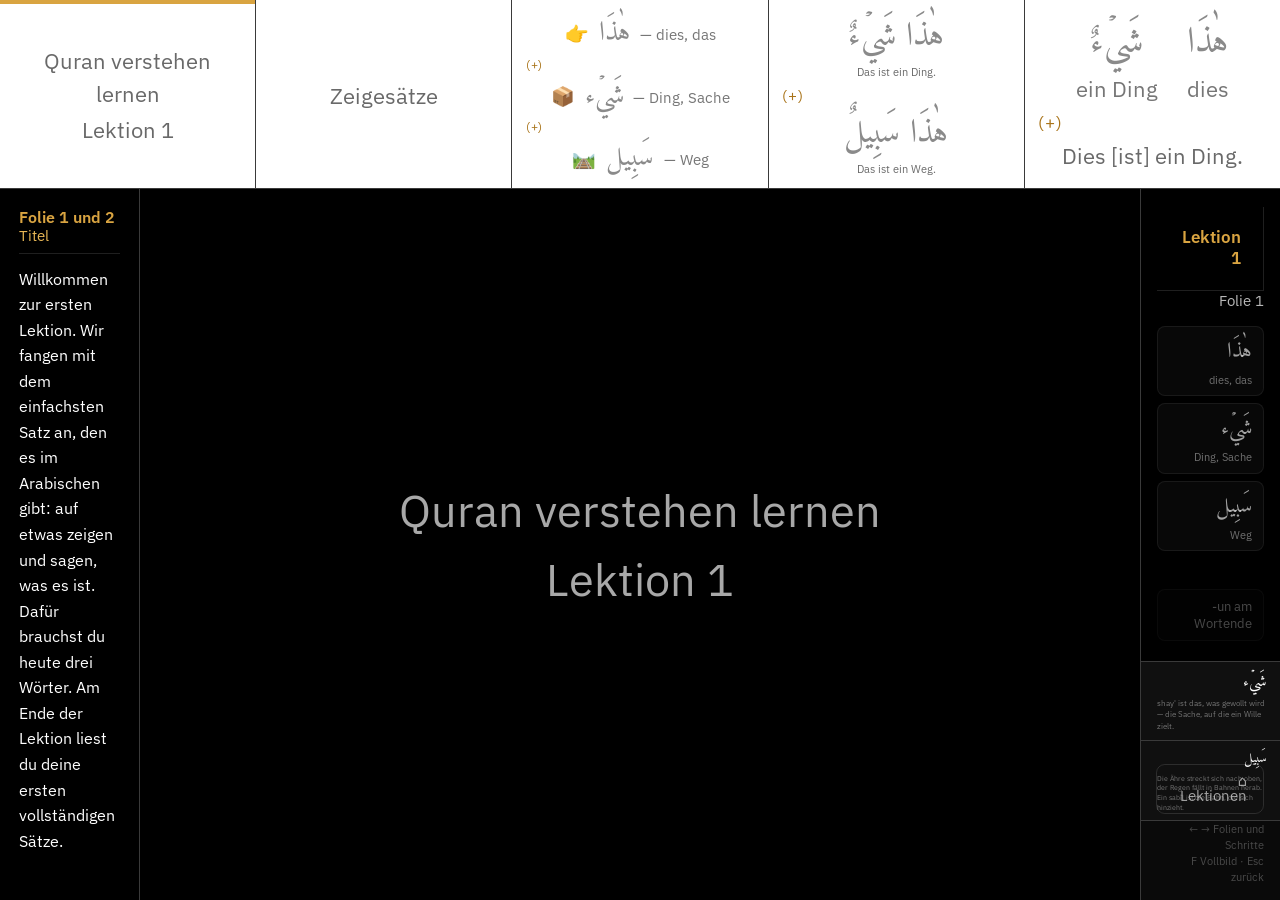
==== commit 0f049edf: "Aufdeckschritte in der Vorschau, Standanzeige, groesserer Heimknopf Die Vorschau zeigt die ganze Fol" ====
--- a/lektion.html
+++ b/lektion.html
@@ -16,6 +16,7 @@
     <div id="skript"></div>
     <div id="folie"></div>
     <div id="spalte">
+      <div id="stand"></div>
       <div id="knoepfe"></div>
       <div id="wurzeln"></div>
     </div>
--- a/assets/style.css
+++ b/assets/style.css
@@ -80,7 +80,11 @@
 #spalte{grid-column:3;grid-row:2;border-left:1px solid var(--linie);
   display:flex;flex-direction:column;min-height:0;overflow:hidden}
 #knoepfe{flex:0 0 auto;display:flex;flex-direction:column;
-  padding:1.2rem 1rem 1.2rem;gap:.45rem;overflow:hidden}
+  padding:.9rem 1rem 1.2rem;gap:.45rem;overflow:hidden}
+/* Lektion und Folie, zweizeilig und gut sichtbar. */
+#stand{flex:0 0 auto;padding:1.1rem 1rem .1rem;text-align:right;line-height:1.25}
+#stand .lek{display:block;font-size:1.05rem;font-weight:600;color:var(--gold)}
+#stand .fol{display:block;font-size:.95rem;color:rgba(255,255,255,.72)}
 #spalte.ohne-wurzeln #wurzeln{display:none}
 
 /* ---------- Vorschaukästchen ---------- */
@@ -125,6 +129,9 @@
    Schrift darf halb so groß wieder werden.
    Wichtig außerdem: die Wortzeile darf keine Flexzeile sein — dann würde das
    <bdi> zum Block und wüchse auf die volle Schriftmetrik. */
+/* Das (+) in der Vorschau: hier beginnt der nächste Aufdeckschritt. */
+.vk .plus{font-size:.8em;line-height:1.7;color:var(--gold-tinte);letter-spacing:.05em}
+#folie .plus{display:none}
 .vk .zl,#folie .zl,.vk .raster .sp,#folie .raster .sp{line-height:1.5;text-align:center}
 .vk .ar,#folie .ar{line-height:1.35}
 .vk .zl.de,#folie .zl.de{font-size:1.05em}
@@ -238,11 +245,16 @@
 .wf .schalter{margin-top:2rem}
 
 /* ---------- Fußzeile: unten in der Knopfspalte, damit sie nichts verdeckt --- */
-#fuss{position:fixed;right:0;bottom:0;width:264px;padding:0 .9rem .7rem;text-align:right;
-  display:flex;flex-direction:column;align-items:flex-end;gap:.35rem}
+/* So breit wie die Knopfspalte — sonst ragte der Fuß in den Folienrahmen,
+   der aufgenommen wird. */
+#fuss{position:fixed;right:0;bottom:0;width:var(--seite);padding:0 1rem .9rem;text-align:right;
+  display:flex;flex-direction:column;align-items:flex-end;gap:.5rem}
 #hinweis{font-size:.66rem;line-height:1.5;color:rgba(255,255,255,.26)}
-#heim{font-size:.72rem;color:rgba(255,255,255,.45);text-decoration:none}
-#heim:hover{color:var(--gold)}
+/* Groß genug, um ihn zu treffen, ohne hinzusehen. */
+#heim{font-size:.92rem;line-height:1;color:rgba(255,255,255,.6);text-decoration:none;
+  border:1px solid var(--rand);border-radius:.55rem;padding:.6rem 1rem;
+  transition:color .15s,border-color .15s,background .15s}
+#heim:hover{color:var(--gold);border-color:var(--gold);background:rgba(217,164,65,.08)}
 #gesperrt{position:fixed;left:50%;transform:translateX(-50%);bottom:1.4rem;z-index:50;
   font-size:.75rem;color:var(--gold);display:none}
 #gesperrt.an{display:block}
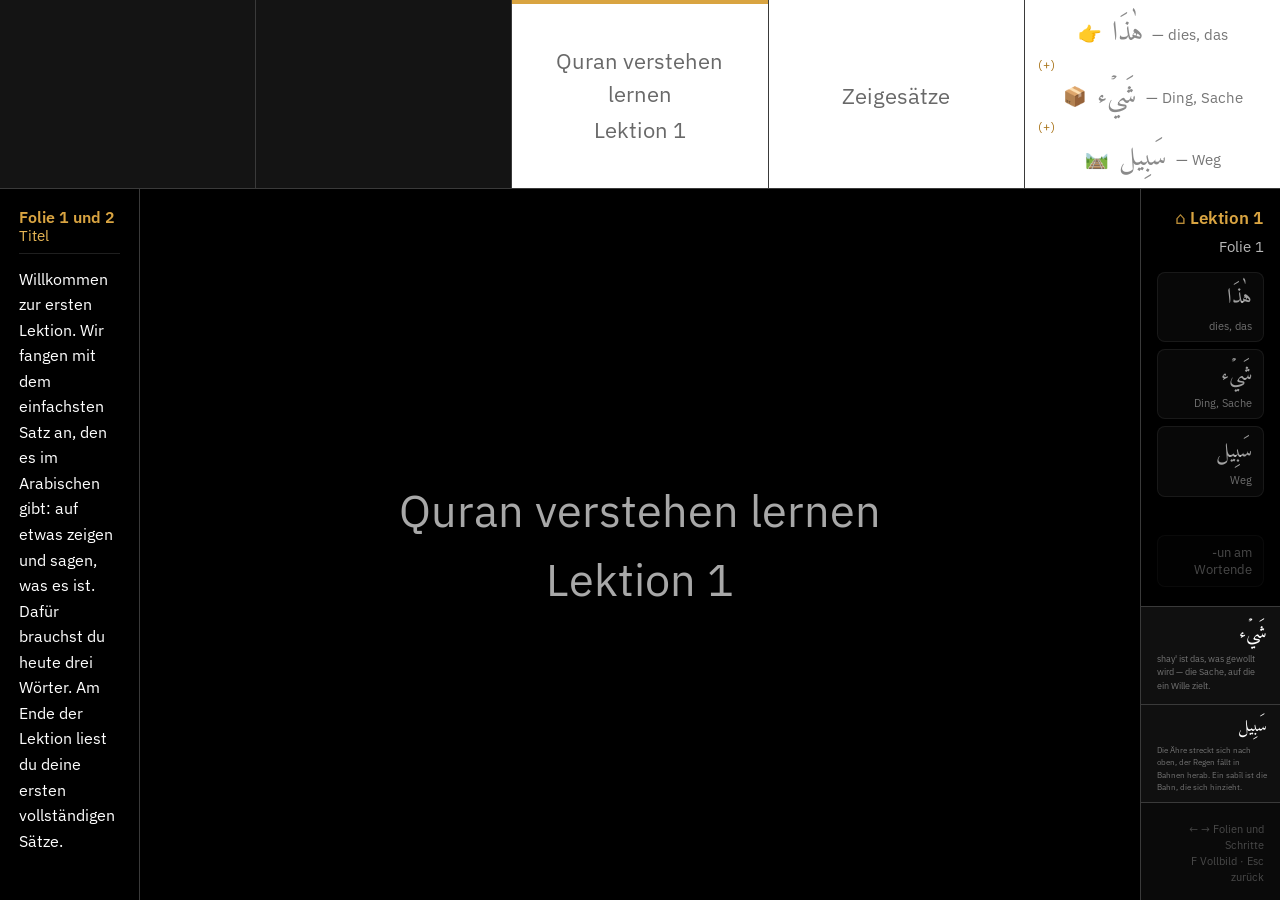
==== commit 003cf447: "Gekuerzter Kurs: 11 Lektionen, 88 Folien Ihre bearbeitete Klartext-Fassung uebernommen. Der Kurs geh" ====
--- a/lektion.html
+++ b/lektion.html
@@ -24,7 +24,6 @@
   <div id="wurzelfolie"></div>
   <div id="gesperrt">Wurzelfolie offen — Navigation gesperrt (Esc oder Klick schließt)</div>
   <div id="fuss">
-    <a id="heim" href="index.html">⌂ Lektionen</a>
     <div id="hinweis">← → Folien und Schritte<br>F Vollbild · Esc zurück</div>
   </div>
 <script type="module" src="assets/app.js"></script>
--- a/assets/style.css
+++ b/assets/style.css
@@ -83,7 +83,14 @@
   padding:.9rem 1rem 1.2rem;gap:.45rem;overflow:hidden}
 /* Lektion und Folie, zweizeilig und gut sichtbar. */
 #stand{flex:0 0 auto;padding:1.1rem 1rem .1rem;text-align:right;line-height:1.25}
-#stand .lek{display:block;font-size:1.05rem;font-weight:600;color:var(--gold)}
+/* Die Lektionsanzeige ist zugleich der Weg zurück — das Haus davor sagt es,
+   und der Kasten ist groß genug, um ihn zu treffen. */
+#stand .lek{display:inline-block;font-size:1.05rem;font-weight:600;color:var(--gold);
+  text-decoration:none;border:1px solid transparent;border-radius:.5rem;
+  padding:.35rem .6rem;margin:-.35rem -.6rem .1rem;
+  transition:color .15s,border-color .15s,background .15s}
+#stand .lek:hover{color:var(--gold-hell);border-color:var(--gold);background:rgba(217,164,65,.08)}
+#stand .haus{font-weight:400;opacity:.85}
 #stand .fol{display:block;font-size:.95rem;color:rgba(255,255,255,.72)}
 #spalte.ohne-wurzeln #wurzeln{display:none}
 
@@ -110,7 +117,13 @@
    margin-bottom an der arabischen Zeile, nicht als margin-top an der
    deutschen: er muß sich nach der arabischen Schrift richten, deren
    Unterlängen — das ي von لِلنَّبِيِّ etwa — unter die Zeile reichen. */
-#folie .inhalt > .zl:not(.de),#folie .inhalt > .raster{margin-bottom:.5em}
+/* Der Abstand zwischen arabischem Satz und seiner Übersetzung ist klein,
+   der zum nächsten Paar groß — nur so ist zu sehen, was zusammengehört.
+   Gemessen zählt nicht der Kastenabstand, sondern der von Tinte zu Tinte:
+   eine Zeile ohne Unterlängen läßt unter sich viel Luft, eine mit Tanwîn
+   obendrauf über sich wenig. Bei --paar .5em stand die Übersetzung auf
+   einem Drittel der Folien näher am nächsten Satz als an ihrem eigenen. */
+#folie .inhalt > .zl:not(.de),#folie .inhalt > .raster{margin-bottom:var(--paar,.32em)}
 #folie .inhalt > .zl.de:not(.schrittanfang){margin-top:0}
 /* Eine Überschrift gehört zu dem, was unter ihr steht: dicht darüber, und
    die große Luft bleibt oberhalb der Überschrift — sonst schwebt sie
@@ -250,11 +263,7 @@
 #fuss{position:fixed;right:0;bottom:0;width:var(--seite);padding:0 1rem .9rem;text-align:right;
   display:flex;flex-direction:column;align-items:flex-end;gap:.5rem}
 #hinweis{font-size:.66rem;line-height:1.5;color:rgba(255,255,255,.26)}
-/* Groß genug, um ihn zu treffen, ohne hinzusehen. */
-#heim{font-size:.92rem;line-height:1;color:rgba(255,255,255,.6);text-decoration:none;
-  border:1px solid var(--rand);border-radius:.55rem;padding:.6rem 1rem;
-  transition:color .15s,border-color .15s,background .15s}
-#heim:hover{color:var(--gold);border-color:var(--gold);background:rgba(217,164,65,.08)}
+
 #gesperrt{position:fixed;left:50%;transform:translateX(-50%);bottom:1.4rem;z-index:50;
   font-size:.75rem;color:var(--gold);display:none}
 #gesperrt.an{display:block}
